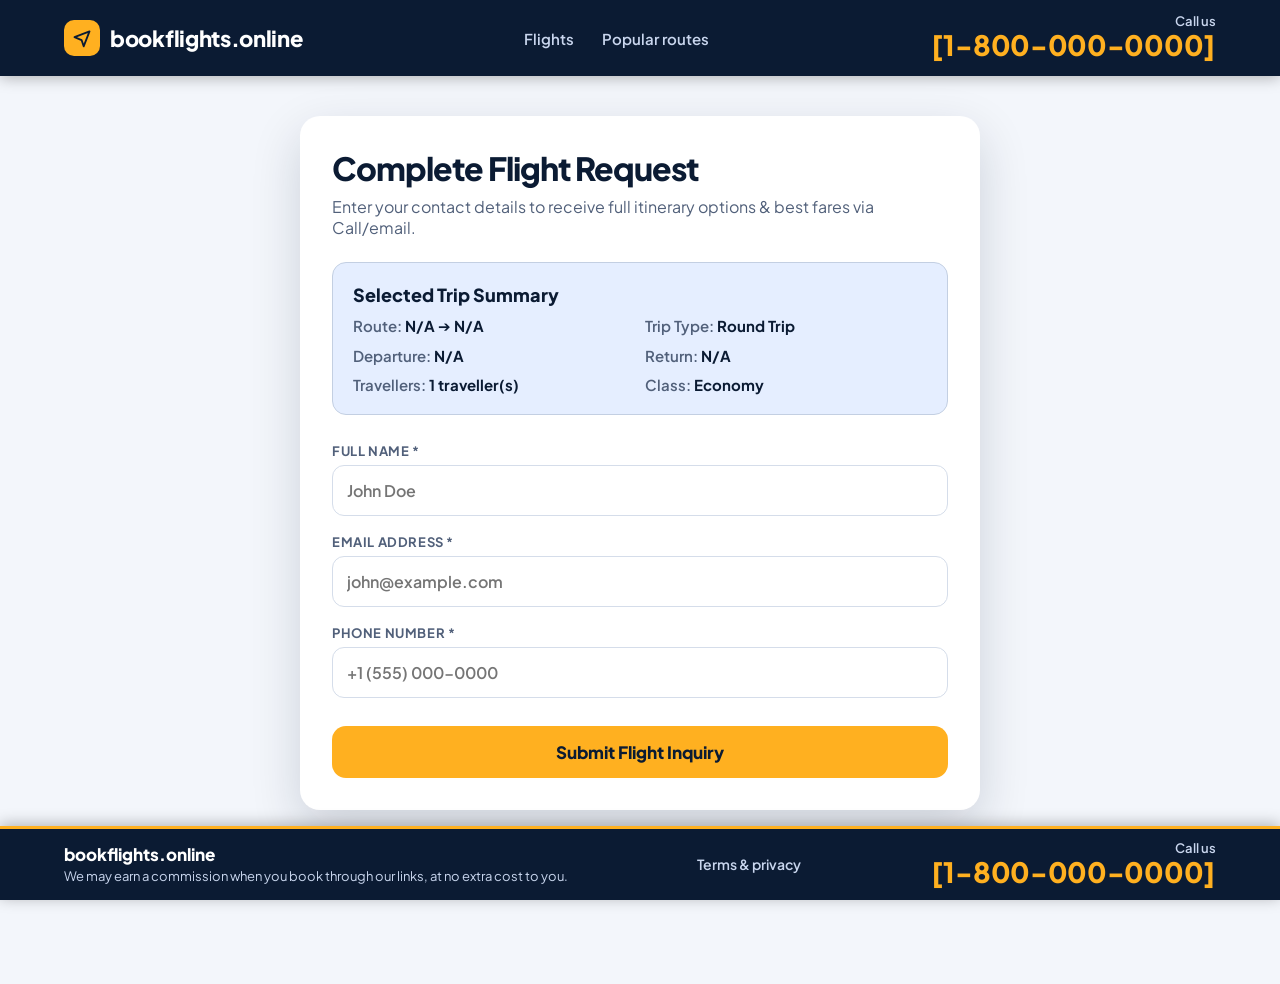
==== query.html @ 3fea6131 "Add files via upload" ====
<!doctype html>
<html lang="en">
<head>
<meta charset="utf-8">
<meta name="viewport" content="width=device-width, initial-scale=1">
<title>Flight Booking Inquiry | bookflights.online</title>
<link rel="preconnect" href="https://fonts.googleapis.com">
<link rel="stylesheet" href="https://fonts.googleapis.com/css2?family=Plus+Jakarta+Sans:wght@400;500;600;700;800&display=swap">
<link rel="stylesheet" href="site.css">
<script src="layout.js" defer></script>
<style>
button{font-family:inherit;cursor:pointer}
.page-container{padding:40px 0 60px}
.query-card{background:#fff;border-radius:20px;padding:32px;box-shadow:0 18px 50px rgba(11,27,51,.16);max-width:680px;margin:0 auto}
.summary-banner{background:#E5EEFF;border-radius:14px;padding:20px;margin-bottom:28px;border:1.5px solid #C3CFE2}
.summary-banner h3{margin:0 0 10px;color:#0B1B33;font-size:18px;font-weight:800}
.summary-details{display:grid;grid-template-columns:repeat(auto-fit,minmax(200px,1fr));gap:10px;color:#51607A;font-size:15px;font-weight:600}
.summary-details span{color:#0B1B33;font-weight:700}
.form-group{display:flex;flex-direction:column;gap:6px;margin-bottom:18px}
.form-group label{font-size:13px;font-weight:700;color:#51607A;letter-spacing:.6px;text-transform:uppercase}
.form-group input{padding:14px;border:1.5px solid #D5DDEA;border-radius:12px;font:600 16px 'Plus Jakarta Sans',system-ui,sans-serif;color:#0B1B33;outline:none}
.form-group input:focus{border-color:#1458D6;box-shadow:0 0 0 3px rgba(20,88,214,.18)}
.btn-submit{min-height:52px;width:100%;border-radius:14px;background:#FFB020;color:#0B1B33;font-weight:800;font-size:17px;border:none;cursor:pointer;margin-top:10px}
.btn-submit:hover{background:#f0a318}
</style>
</head>
<body>

<main class="wrap page-container">
  <div class="query-card">
    <h1 style="margin:0 0 8px;font-size:32px;font-weight:800;letter-spacing:-1px;color:#0B1B33">Complete Flight Request</h1>
    <p style="margin:0 0 24px;color:#51607A;font-size:16px">Enter your contact details to receive full itinerary options & best fares via Call/email.</p>

    <!-- Search Summary -->
    <div class="summary-banner">
      <h3>Selected Trip Summary</h3>
      <div class="summary-details">
        <div>Route: <span id="sumRoute">Loading...</span></div>
        <div>Trip Type: <span id="sumTrip">-</span></div>
        <div>Departure: <span id="sumDepart">-</span></div>
        <div>Return: <span id="sumReturn">N/A</span></div>
        <div>Travellers: <span id="sumPax">-</span></div>
        <div>Class: <span id="sumCabin">-</span></div>
      </div>
    </div>

    <!-- Inquiry Form -->
    <form action="thankyou.html" method="GET">
      <input type="hidden" id="qFrom" name="from">
      <input type="hidden" id="qTo" name="to">
      <input type="hidden" id="qDepart" name="depart">
      <input type="hidden" id="qReturn" name="return">
      <input type="hidden" id="qPax" name="passengers">
      <input type="hidden" id="qCabin" name="cabin">
      <input type="hidden" id="qTrip" name="trip">

      <div class="form-group">
        <label for="fullName">Full Name *</label>
        <input type="text" id="fullName" name="full_name" placeholder="John Doe" required>
      </div>

      <div class="form-group">
        <label for="email">Email Address *</label>
        <input type="email" id="email" name="email" placeholder="john@example.com" required>
      </div>

      <div class="form-group">
        <label for="phone">Phone Number *</label>
        <input type="tel" id="phone" name="phone" placeholder="+1 (555) 000-0000" required>
      </div>

      <button type="submit" class="btn-submit">Submit Flight Inquiry</button>
    </form>
  </div>
</main>

<script>
  var params = new URLSearchParams(window.location.search);
  var from = params.get('from') || 'N/A';
  var to = params.get('to') || 'N/A';
  var depart = params.get('depart') || 'N/A';
  var ret = params.get('return') || 'N/A';
  var pax = params.get('passengers') || '1';
  var cabin = params.get('cabin') || 'Economy';
  var trip = params.get('trip') || 'round';

  document.getElementById('sumRoute').textContent = from + ' ➔ ' + to;
  document.getElementById('sumTrip').textContent = trip === 'round' ? 'Round Trip' : 'One Way';
  document.getElementById('sumDepart').textContent = depart;
  document.getElementById('sumReturn').textContent = trip === 'round' ? ret : 'N/A';
  document.getElementById('sumPax').textContent = pax + ' traveller(s)';
  document.getElementById('sumCabin').textContent = cabin;

  document.getElementById('qFrom').value = from;
  document.getElementById('qTo').value = to;
  document.getElementById('qDepart').value = depart;
  document.getElementById('qReturn').value = ret;
  document.getElementById('qPax').value = pax;
  document.getElementById('qCabin').value = cabin;
  document.getElementById('qTrip').value = trip;
</script>
</body>
</html>
---- site.css ----
/* Shared styles for every page: fixed header + fixed footer */
:root{--hh:88px;--fh:80px;--navy:#0B1B33;--amber:#FFB020;--ink:#0B1B33;--muted:#51607A}
*{box-sizing:border-box}
html{scroll-padding-top:calc(var(--hh) + 16px)}
body{margin:0;padding-top:var(--hh);padding-bottom:calc(var(--fh) + 40px);font-family:'Plus Jakarta Sans',system-ui,sans-serif;color:var(--ink);background:#F3F6FB}
a{color:#1458D6}
.wrap{max-width:1200px;margin:0 auto;padding:0 24px}

/* Header (fixed at the top) */
.site-header{position:fixed;top:0;left:0;right:0;z-index:1000;background:var(--navy);box-shadow:0 2px 14px rgba(0,0,0,.28)}
.site-header .bar{min-height:76px;display:flex;flex-wrap:wrap;align-items:center;justify-content:space-between;gap:8px 24px}
.logo{display:flex;align-items:center;gap:10px;color:#fff;text-decoration:none;font-weight:800;font-size:22px;letter-spacing:-.3px}
.logo i{width:36px;height:36px;border-radius:10px;background:var(--amber);color:var(--navy);display:flex;align-items:center;justify-content:center;flex:none}
.site-nav{display:flex;flex-wrap:wrap;align-items:center;gap:8px 28px}
.site-nav a{color:#C9D6EE;text-decoration:none;font-weight:600;font-size:15px;padding:12px 0}
.site-nav a:hover,.site-nav a[aria-current="page"]{color:#fff}
.phone{display:flex;flex-direction:column;align-items:flex-end;text-decoration:none;line-height:1.15;padding:6px 0}
.phone small{color:#C9D6EE;font-size:13px;font-weight:600}
.phone strong{color:var(--amber);font-size:28px;font-weight:800;letter-spacing:-.3px}
.phone:hover strong{color:#fff}

/* Footer (fixed at the bottom) */
.site-footer{position:fixed;bottom:0;left:0;right:0;z-index:1000;background:var(--navy);border-top:3px solid var(--amber);box-shadow:0 -2px 14px rgba(0,0,0,.28)}
.site-footer .bar{min-height:68px;display:flex;flex-wrap:wrap;align-items:center;justify-content:space-between;gap:8px 24px;padding-top:6px;padding-bottom:6px}
.site-footer .brand{color:#fff;font-weight:800;font-size:17px}
.site-footer p{margin:2px 0 0;color:#C9D6EE;font-size:13px;line-height:1.4;max-width:560px}
.site-footer .links{display:flex;flex-wrap:wrap;gap:4px 20px}
.site-footer .links a{color:#C9D6EE;text-decoration:none;font-size:14px;font-weight:600;padding:8px 0}
.site-footer .links a:hover{color:#fff}

a:focus-visible,button:focus-visible{outline:3px solid var(--amber);outline-offset:2px}

@media (max-width:820px){
  .site-nav{display:none}
  .site-footer p{display:none}
}
@media (max-width:520px){
  .logo{font-size:18px}
  .logo i{width:30px;height:30px}
  .phone strong{font-size:22px}
  .site-footer .brand{display:none}
  .site-footer .bar{justify-content:space-between}
  
  /* Centering phone on mobile header and footer */
  .site-header .bar, .site-footer .bar {
    justify-content: center !important;
    text-align: center !important;
  }
  .phone {
    align-items: center !important;
    text-align: center !important;
    width: 100% !important;
  }
}
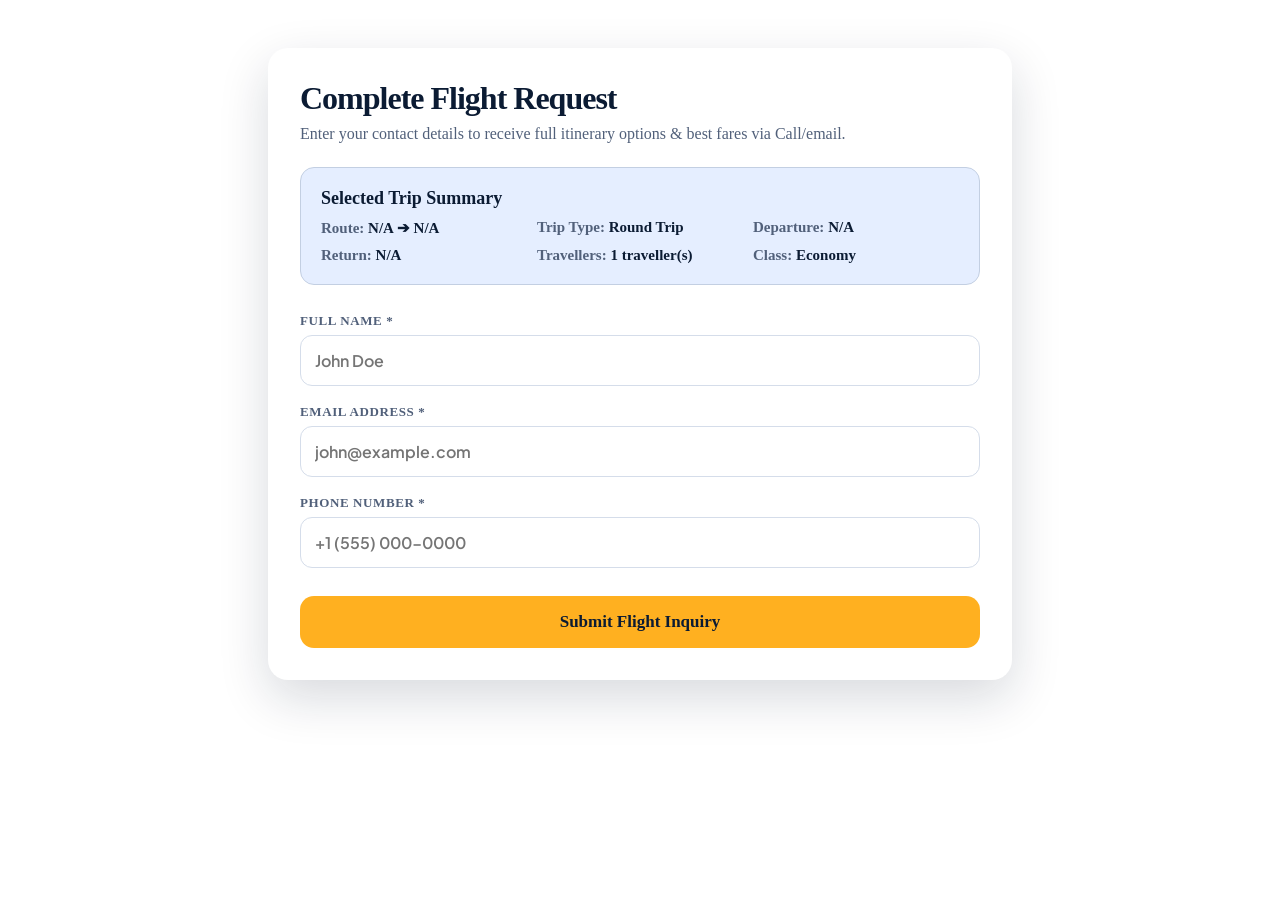
==== commit 6404818f: "Update query.html" ====
--- a/query.html
+++ b/query.html
@@ -6,8 +6,8 @@
 <title>Flight Booking Inquiry | bookflights.online</title>
 <link rel="preconnect" href="https://fonts.googleapis.com">
 <link rel="stylesheet" href="https://fonts.googleapis.com/css2?family=Plus+Jakarta+Sans:wght@400;500;600;700;800&display=swap">
-<link rel="stylesheet" href="site.css">
-<script src="layout.js" defer></script>
+<link rel="stylesheet" href="assets/site.css">
+<script src="assets/layout.js" defer></script>
 <style>
 button{font-family:inherit;cursor:pointer}
 .page-container{padding:40px 0 60px}
@@ -44,29 +44,39 @@
       </div>
     </div>
 
-    <!-- Inquiry Form -->
-    <form action="thankyou.html" method="GET">
-      <input type="hidden" id="qFrom" name="from">
-      <input type="hidden" id="qTo" name="to">
-      <input type="hidden" id="qDepart" name="depart">
-      <input type="hidden" id="qReturn" name="return">
-      <input type="hidden" id="qPax" name="passengers">
-      <input type="hidden" id="qCabin" name="cabin">
-      <input type="hidden" id="qTrip" name="trip">
+    <!-- Web3Forms Integrated Form -->
+    <form action="https://api.web3forms.com/submit" method="POST">
+      <!-- Web3Forms Access Key (Replace YOUR_ACCESS_KEY_HERE with key from web3forms.com) -->
+      <input type="hidden" name="access_key" value="036dbdb1-0c9d-4296-a846-677c36667a17">
+      
+      <!-- Subject for your email -->
+      <input type="hidden" name="subject" value="New Flight Booking Inquiry - bookflights.online">
+      
+      <!-- Redirect to thankyou.html on successful submission -->
+      <input type="hidden" name="redirect" value="thankyou.html">
+
+      <!-- Hidden search fields transferred from index.html -->
+      <input type="hidden" id="qFrom" name="Flight_From">
+      <input type="hidden" id="qTo" name="Flight_To">
+      <input type="hidden" id="qDepart" name="Departure_Date">
+      <input type="hidden" id="qReturn" name="Return_Date">
+      <input type="hidden" id="qPax" name="Passengers">
+      <input type="hidden" id="qCabin" name="Cabin_Class">
+      <input type="hidden" id="qTrip" name="Trip_Type">
 
       <div class="form-group">
         <label for="fullName">Full Name *</label>
-        <input type="text" id="fullName" name="full_name" placeholder="John Doe" required>
+        <input type="text" id="fullName" name="Full_Name" placeholder="John Doe" required>
       </div>
 
       <div class="form-group">
         <label for="email">Email Address *</label>
-        <input type="email" id="email" name="email" placeholder="john@example.com" required>
+        <input type="email" id="email" name="Email_Address" placeholder="john@example.com" required>
       </div>
 
       <div class="form-group">
         <label for="phone">Phone Number *</label>
-        <input type="tel" id="phone" name="phone" placeholder="+1 (555) 000-0000" required>
+        <input type="tel" id="phone" name="Phone_Number" placeholder="+1 (555) 000-0000" required>
       </div>
 
       <button type="submit" class="btn-submit">Submit Flight Inquiry</button>
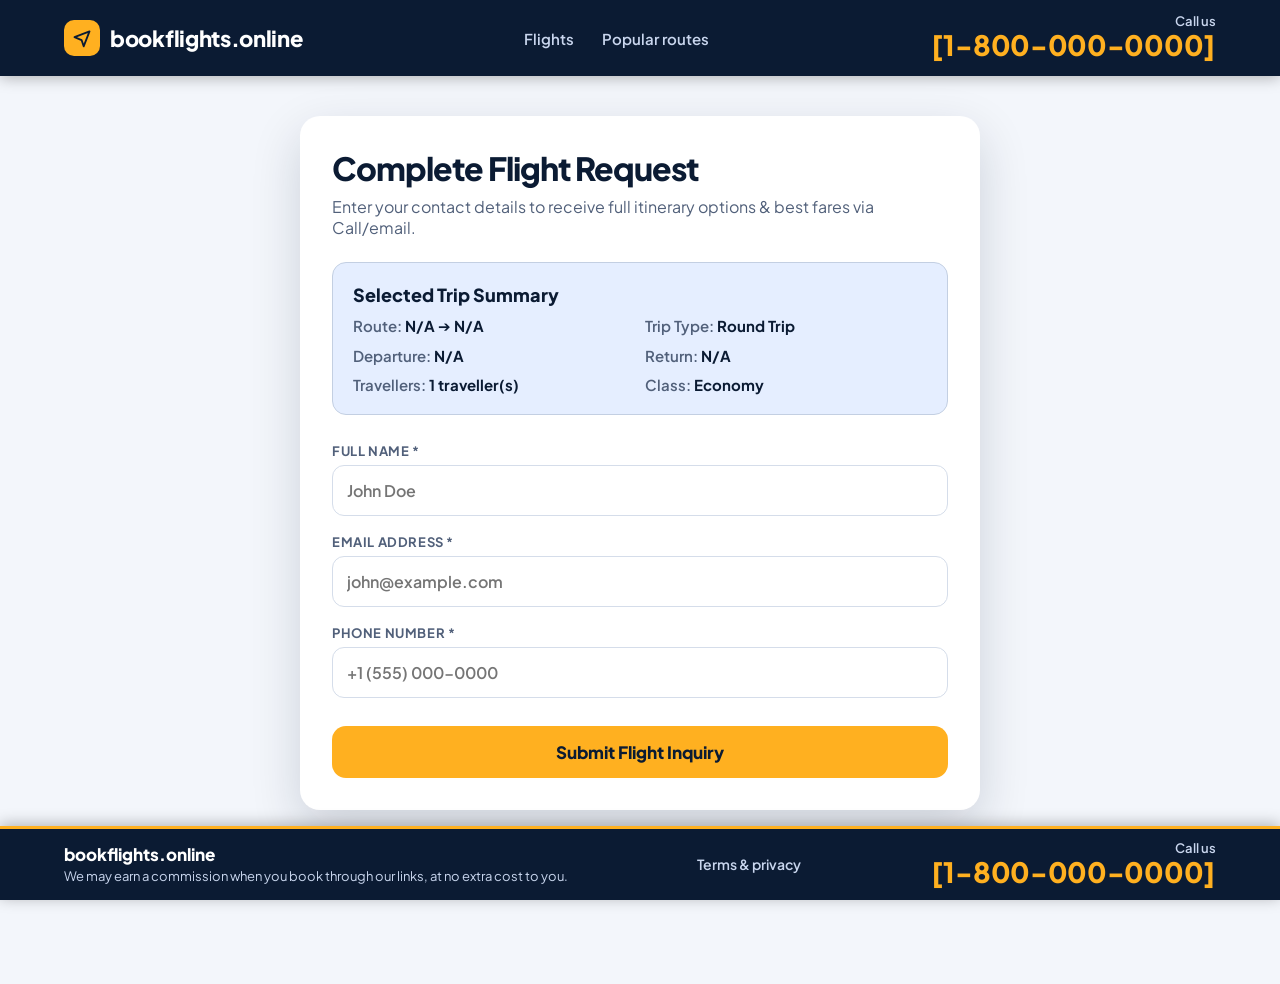
==== commit b73f01ae: "Update query.html" ====
--- a/query.html
+++ b/query.html
@@ -6,8 +6,8 @@
 <title>Flight Booking Inquiry | bookflights.online</title>
 <link rel="preconnect" href="https://fonts.googleapis.com">
 <link rel="stylesheet" href="https://fonts.googleapis.com/css2?family=Plus+Jakarta+Sans:wght@400;500;600;700;800&display=swap">
-<link rel="stylesheet" href="assets/site.css">
-<script src="assets/layout.js" defer></script>
+<link rel="stylesheet" href="site.css">
+<script src="layout.js" defer></script>
 <style>
 button{font-family:inherit;cursor:pointer}
 .page-container{padding:40px 0 60px}
--- a/site.css
+++ b/site.css
@@ -0,0 +1,54 @@
+/* Shared styles for every page: fixed header + fixed footer */
+:root{--hh:88px;--fh:80px;--navy:#0B1B33;--amber:#FFB020;--ink:#0B1B33;--muted:#51607A}
+*{box-sizing:border-box}
+html{scroll-padding-top:calc(var(--hh) + 16px)}
+body{margin:0;padding-top:var(--hh);padding-bottom:calc(var(--fh) + 40px);font-family:'Plus Jakarta Sans',system-ui,sans-serif;color:var(--ink);background:#F3F6FB}
+a{color:#1458D6}
+.wrap{max-width:1200px;margin:0 auto;padding:0 24px}
+
+/* Header (fixed at the top) */
+.site-header{position:fixed;top:0;left:0;right:0;z-index:1000;background:var(--navy);box-shadow:0 2px 14px rgba(0,0,0,.28)}
+.site-header .bar{min-height:76px;display:flex;flex-wrap:wrap;align-items:center;justify-content:space-between;gap:8px 24px}
+.logo{display:flex;align-items:center;gap:10px;color:#fff;text-decoration:none;font-weight:800;font-size:22px;letter-spacing:-.3px}
+.logo i{width:36px;height:36px;border-radius:10px;background:var(--amber);color:var(--navy);display:flex;align-items:center;justify-content:center;flex:none}
+.site-nav{display:flex;flex-wrap:wrap;align-items:center;gap:8px 28px}
+.site-nav a{color:#C9D6EE;text-decoration:none;font-weight:600;font-size:15px;padding:12px 0}
+.site-nav a:hover,.site-nav a[aria-current="page"]{color:#fff}
+.phone{display:flex;flex-direction:column;align-items:flex-end;text-decoration:none;line-height:1.15;padding:6px 0}
+.phone small{color:#C9D6EE;font-size:13px;font-weight:600}
+.phone strong{color:var(--amber);font-size:28px;font-weight:800;letter-spacing:-.3px}
+.phone:hover strong{color:#fff}
+
+/* Footer (fixed at the bottom) */
+.site-footer{position:fixed;bottom:0;left:0;right:0;z-index:1000;background:var(--navy);border-top:3px solid var(--amber);box-shadow:0 -2px 14px rgba(0,0,0,.28)}
+.site-footer .bar{min-height:68px;display:flex;flex-wrap:wrap;align-items:center;justify-content:space-between;gap:8px 24px;padding-top:6px;padding-bottom:6px}
+.site-footer .brand{color:#fff;font-weight:800;font-size:17px}
+.site-footer p{margin:2px 0 0;color:#C9D6EE;font-size:13px;line-height:1.4;max-width:560px}
+.site-footer .links{display:flex;flex-wrap:wrap;gap:4px 20px}
+.site-footer .links a{color:#C9D6EE;text-decoration:none;font-size:14px;font-weight:600;padding:8px 0}
+.site-footer .links a:hover{color:#fff}
+
+a:focus-visible,button:focus-visible{outline:3px solid var(--amber);outline-offset:2px}
+
+@media (max-width:820px){
+  .site-nav{display:none}
+  .site-footer p{display:none}
+}
+@media (max-width:520px){
+  .logo{font-size:18px}
+  .logo i{width:30px;height:30px}
+  .phone strong{font-size:22px}
+  .site-footer .brand{display:none}
+  .site-footer .bar{justify-content:space-between}
+  
+  /* Centering phone on mobile header and footer */
+  .site-header .bar, .site-footer .bar {
+    justify-content: center !important;
+    text-align: center !important;
+  }
+  .phone {
+    align-items: center !important;
+    text-align: center !important;
+    width: 100% !important;
+  }
+}
